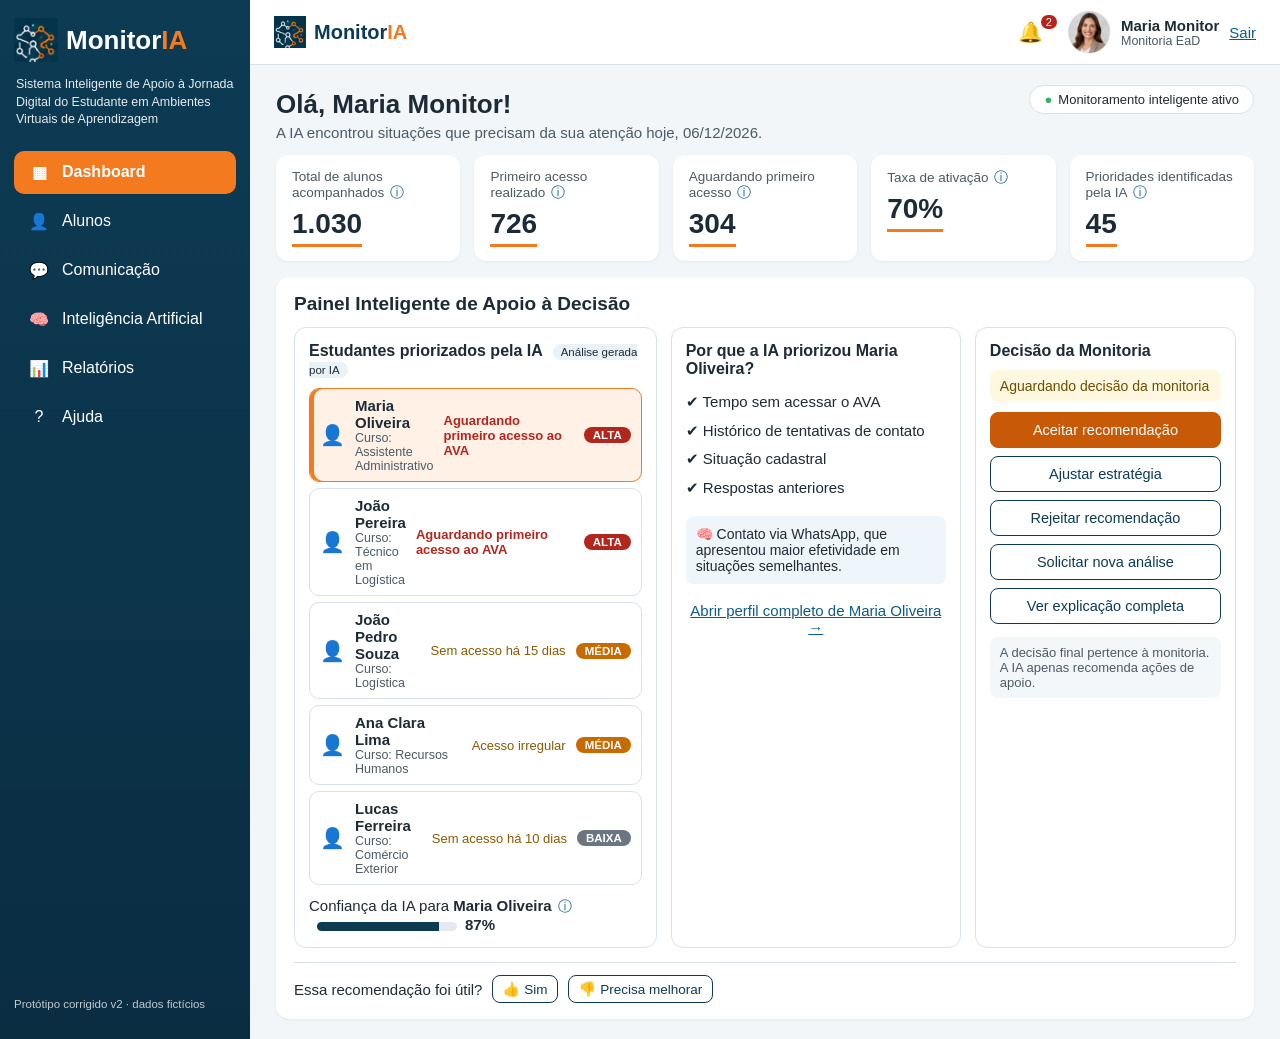
==== index.html @ bf8acfd0 "Protótipos corrigidos do MonitorIA (Baseline com correção C-01 e v2)" ====
<!DOCTYPE html>
<html lang="pt-BR">
<head>
  <meta charset="UTF-8" />
  <meta name="viewport" content="width=device-width, initial-scale=1.0" />
  <title>MonitorIA — Protótipo corrigido (v2)</title>
  <link rel="stylesheet" href="style.css" />
</head>
<body>
  <a class="skip" href="#conteudo">Pular para o conteúdo</a>
  <div class="app">
    <aside class="sidebar" aria-label="Menu principal">
      <div class="brand"><img src="assets/logo-icon.png" alt="" width="44" height="44" /><span>Monitor<b>IA</b></span></div>
      <p class="tagline">Sistema Inteligente de Apoio à Jornada Digital do Estudante em Ambientes Virtuais de Aprendizagem</p>
      <nav>
        <ul class="nav">
          <li><button data-view="dashboard"><span class="ico" aria-hidden="true">▦</span>Dashboard</button></li>
          <li><button data-view="alunos"><span class="ico" aria-hidden="true">👤</span>Alunos</button></li>
          <li><button data-view="comunicacao"><span class="ico" aria-hidden="true">💬</span>Comunicação</button></li>
          <li><button data-view="ia"><span class="ico" aria-hidden="true">🧠</span>Inteligência Artificial</button></li>
          <li><button data-view="relatorios"><span class="ico" aria-hidden="true">📊</span>Relatórios</button></li>
          <li><button data-view="ajuda"><span class="ico" aria-hidden="true">?</span>Ajuda</button></li>
        </ul>
      </nav>
      <p class="version">Protótipo corrigido v2 · dados fictícios</p>
    </aside>

    <div class="main">
      <header class="topbar">
        <div class="brand small"><img src="assets/logo-icon.png" alt="" width="32" height="32" /><span>Monitor<b>IA</b></span></div>
        <div class="top-actions">
          <button class="icon-btn" id="btnNotif" aria-label="Notificações">🔔<span class="badge" id="notifCount">2</span></button>
          <div class="user">
            <img src="assets/avatar-maria.png" alt="" width="44" height="44" />
            <div><strong>Maria Monitor</strong><small>Monitoria EaD</small></div>
            <button class="link" id="btnSair">Sair</button>
          </div>
        </div>
      </header>
      <main id="conteudo" tabindex="-1"></main>
    </div>
  </div>

  <div id="toast" class="toast" role="status" aria-live="polite"></div>
  <dialog id="dialog" aria-labelledby="dlgTitle">
    <form method="dialog" class="dlg">
      <h2 id="dlgTitle"></h2>
      <div id="dlgBody"></div>
      <div class="dlg-actions" id="dlgActions"></div>
    </form>
  </dialog>

  <script src="data.js"></script>
  <script src="app.js"></script>
</body>
</html>
---- style.css ----
:root{--navy:#0d3b54;--navy2:#0a2d42;--orange:#f47a1f;--orange-d:#c85a07;--bg:#f3f6f9;--card:#fff;--text:#1d2b36;--muted:#4a5a66;--line:#d9e2ea;--red:#b3261e;--green:#1e7a3c;--yellow:#8a5a00}
*{box-sizing:border-box}body{margin:0;font-family:"Segoe UI",Roboto,Arial,sans-serif;color:var(--text);background:var(--bg);font-size:15px}
.skip{position:absolute;left:-999px}.skip:focus{left:8px;top:8px;background:#fff;padding:8px;z-index:99}
.app{display:flex;min-height:100vh}
.sidebar{width:250px;background:linear-gradient(180deg,var(--navy),var(--navy2));color:#fff;padding:18px 14px;flex-shrink:0;display:flex;flex-direction:column}
.brand{display:flex;align-items:center;gap:8px;font-size:26px;font-weight:600}.brand b{color:var(--orange)}.brand.small{font-size:20px;color:var(--navy)}
.tagline{font-size:12.5px;line-height:1.4;opacity:.9;margin:14px 2px 22px}
.nav{list-style:none;margin:0;padding:0;display:flex;flex-direction:column;gap:6px}
.nav button{width:100%;display:flex;align-items:center;gap:12px;background:none;border:0;color:#fff;font-size:16px;padding:12px 14px;border-radius:10px;cursor:pointer;text-align:left}
.nav button:hover{background:rgba(255,255,255,.12)}.nav button.active{background:var(--orange);color:#fff;font-weight:600}
.nav .ico{width:22px;text-align:center}.version{margin-top:auto;font-size:11.5px;opacity:.75}
button:focus-visible,input:focus-visible,select:focus-visible,textarea:focus-visible,summary:focus-visible{outline:3px solid #ffb36b;outline-offset:2px}
.main{flex:1;min-width:0;display:flex;flex-direction:column}
.topbar{display:flex;justify-content:space-between;align-items:center;background:#fff;padding:10px 24px;border-bottom:1px solid var(--line)}
.top-actions{display:flex;align-items:center;gap:18px}.user{display:flex;align-items:center;gap:10px}.user img{border-radius:50%}.user small{display:block;color:var(--muted)}
.icon-btn{position:relative;background:none;border:0;font-size:20px;cursor:pointer}.badge{position:absolute;top:-4px;right:-8px;background:var(--red);color:#fff;font-size:11px;border-radius:9px;padding:1px 5px}
main{padding:20px 26px;outline:none}
.page-head{display:flex;justify-content:space-between;align-items:flex-start;margin-bottom:14px}.page-head h1{margin:4px 0;font-size:26px}.page-head p{margin:0;color:var(--muted)}
.pill{background:#fff;border:1px solid var(--line);border-radius:20px;padding:6px 14px;font-size:13px}.pill.on:before{content:"●";color:#2fb35c;margin-right:6px}
.cards{display:grid;grid-template-columns:repeat(5,1fr);gap:14px;margin-bottom:16px}.cards.four{grid-template-columns:repeat(4,1fr)}
.card{background:var(--card);border-radius:12px;padding:14px 16px;box-shadow:0 1px 3px rgba(0,0,0,.06)}
.kpi span{display:block;color:var(--muted);font-size:13.5px}.kpi strong{display:block;font-size:28px;margin-top:6px;border-bottom:3px solid var(--orange);width:max-content;padding-bottom:4px}
.panel{background:var(--card);border-radius:14px;padding:16px 18px;box-shadow:0 1px 3px rgba(0,0,0,.06)}.panel h2{margin:0 0 12px;font-size:19px}
.grid3{display:grid;grid-template-columns:1.25fr 1fr .9fr;gap:14px}.grid2{display:grid;grid-template-columns:1fr 1.2fr;gap:14px;margin-bottom:14px}
.box{border:1px solid var(--line);border-radius:12px;padding:14px}.box h3{margin:0 0 10px;font-size:16px}.box h4{margin:14px 0 6px}
.box.atencao{background:#fff6ef;border-color:#f7c9a3}
.tag{font-size:11.5px;background:#eaf1f7;border-radius:10px;padding:2px 8px;font-weight:400;margin-left:6px}.tag.warn{background:#fdecea;color:var(--red)}
.lista{list-style:none;margin:0;padding:0;display:flex;flex-direction:column;gap:6px}
.row{width:100%;display:grid;grid-template-columns:auto 1fr auto auto;gap:10px;align-items:center;background:#fff;border:1px solid var(--line);border-radius:10px;padding:8px 10px;cursor:pointer;text-align:left;font:inherit;color:inherit}
.grid2 .row{grid-template-columns:1fr auto auto}.row:hover{border-color:var(--orange)}.row.sel{background:#fff1e6;border-color:var(--orange);box-shadow:inset 4px 0 0 var(--orange)}
.who small{display:block;color:var(--muted)}.av{font-size:20px}
.st{font-size:13px}.st.critico{color:var(--red);font-weight:600}.st.alerta{color:var(--yellow)}
.prio{font-size:11.5px;font-weight:700;border-radius:10px;padding:2px 9px;color:#fff}.prio.alta{background:var(--red)}.prio.media{background:#c76a00}.prio.baixa{background:#6b7680}
.bar{display:inline-block;width:140px;height:9px;background:#e4eaf0;border-radius:5px;vertical-align:middle;margin:0 8px;overflow:hidden}.bar i{display:block;height:100%;background:var(--navy)}
.conf{margin:12px 0 0}.checks{list-style:none;padding:0;margin:0 0 10px;line-height:1.9}.checks li{color:var(--text)}
.hint{background:#eef5fb;border-radius:8px;padding:10px;font-size:14px}
.acoes{display:flex;flex-direction:column;gap:8px;margin:10px 0}.row-acoes{flex-direction:row;flex-wrap:wrap}
.btn{font:inherit;font-size:14.5px;padding:9px 14px;border-radius:8px;border:1.5px solid var(--navy);background:#fff;color:var(--navy);cursor:pointer}
.btn:hover{background:#eef4f8}.btn.primary{background:var(--orange-d);border-color:var(--orange-d);color:#fff}.btn.primary:hover{background:#a94b05}
.btn.small{padding:5px 10px;font-size:13.5px}.btn.on{background:var(--navy);color:#fff}
.link{background:none;border:0;color:#0b5c8a;font:inherit;cursor:pointer;padding:4px 0;text-decoration:underline}.link.light{color:#ffd2a8}
.nota{font-size:13px;color:var(--muted);background:#f4f7fa;border-radius:8px;padding:8px 10px}
.estado{border-radius:8px;padding:8px 10px;margin:0 0 6px;font-size:14px}.estado.pendente{background:#fff8e1;color:#6b4e00}.estado.feito{background:#e7f5ec;color:var(--green)}.estado small{color:var(--muted)}
.feedback{display:flex;gap:10px;align-items:center;margin-top:14px;border-top:1px solid var(--line);padding-top:12px}
.info{background:none;border:0;color:#0b5c8a;cursor:pointer;font-size:14px;padding:0 2px}
.filtros{display:flex;gap:16px;margin-bottom:12px;flex-wrap:wrap}.filtros label,.dlg label,.busca,.msg,label{display:flex;flex-direction:column;gap:4px;font-size:13.5px;color:var(--muted)}
input,select,textarea{font:inherit;color:var(--text);padding:8px 10px;border:1px solid #9fb0bf;border-radius:8px;background:#fff}
.chk{flex-direction:row!important;align-items:center;gap:8px!important;color:var(--text)!important;margin-bottom:6px}
.tabela{width:100%;border-collapse:collapse}.tabela th,.tabela td{text-align:left;padding:9px 8px;border-bottom:1px solid var(--line)}.tabela th{font-size:13px;color:var(--muted)}
.dados{display:grid;grid-template-columns:auto 1fr;gap:6px 12px;margin:10px 0 0}.dados dt{color:var(--muted)}.dados dd{margin:0;font-weight:600}.dados .ruim{color:var(--red)}
.fatores{list-style:none;padding:0;margin:0}.fatores li{display:grid;grid-template-columns:1fr auto auto;align-items:center;gap:4px;margin-bottom:6px;font-size:14px}
.timeline{padding-left:18px;margin:0;font-size:14px;line-height:1.7}
.alert{background:#fdecea;color:var(--red);border-radius:8px;padding:10px;margin-bottom:10px;font-size:14px}
.faq{border:1px solid var(--line);border-radius:10px;padding:10px 14px;margin:10px 0}.faq summary{cursor:pointer;font-weight:600}.busca input{max-width:520px}
.toast{position:fixed;bottom:24px;left:50%;transform:translateX(-50%) translateY(30px);background:var(--navy);color:#fff;padding:12px 18px;border-radius:10px;opacity:0;pointer-events:none;transition:.25s;display:flex;gap:12px;align-items:center;max-width:90vw;z-index:50}
.toast.show{opacity:1;transform:translateX(-50%);pointer-events:auto}
dialog{border:0;border-radius:14px;padding:0;max-width:560px;width:92vw;box-shadow:0 10px 40px rgba(0,0,0,.25)}dialog::backdrop{background:rgba(10,30,45,.45)}
.dlg{padding:20px 22px}.dlg h2{margin:0 0 12px;font-size:19px}.dlg-actions{display:flex;justify-content:flex-end;gap:10px;margin-top:16px}.dlg label{margin-bottom:10px}
blockquote{margin:8px 0;padding:10px;background:#f4f7fa;border-left:4px solid var(--orange)}
.login{max-width:380px;margin:40px auto;display:flex;flex-direction:column;gap:12px}
@media (max-width:1100px){.cards{grid-template-columns:repeat(2,1fr)}.grid3,.grid2{grid-template-columns:1fr}.sidebar{width:200px}}
@media (max-width:700px){.app{flex-direction:column}.sidebar{width:100%}.cards,.cards.four{grid-template-columns:1fr}}
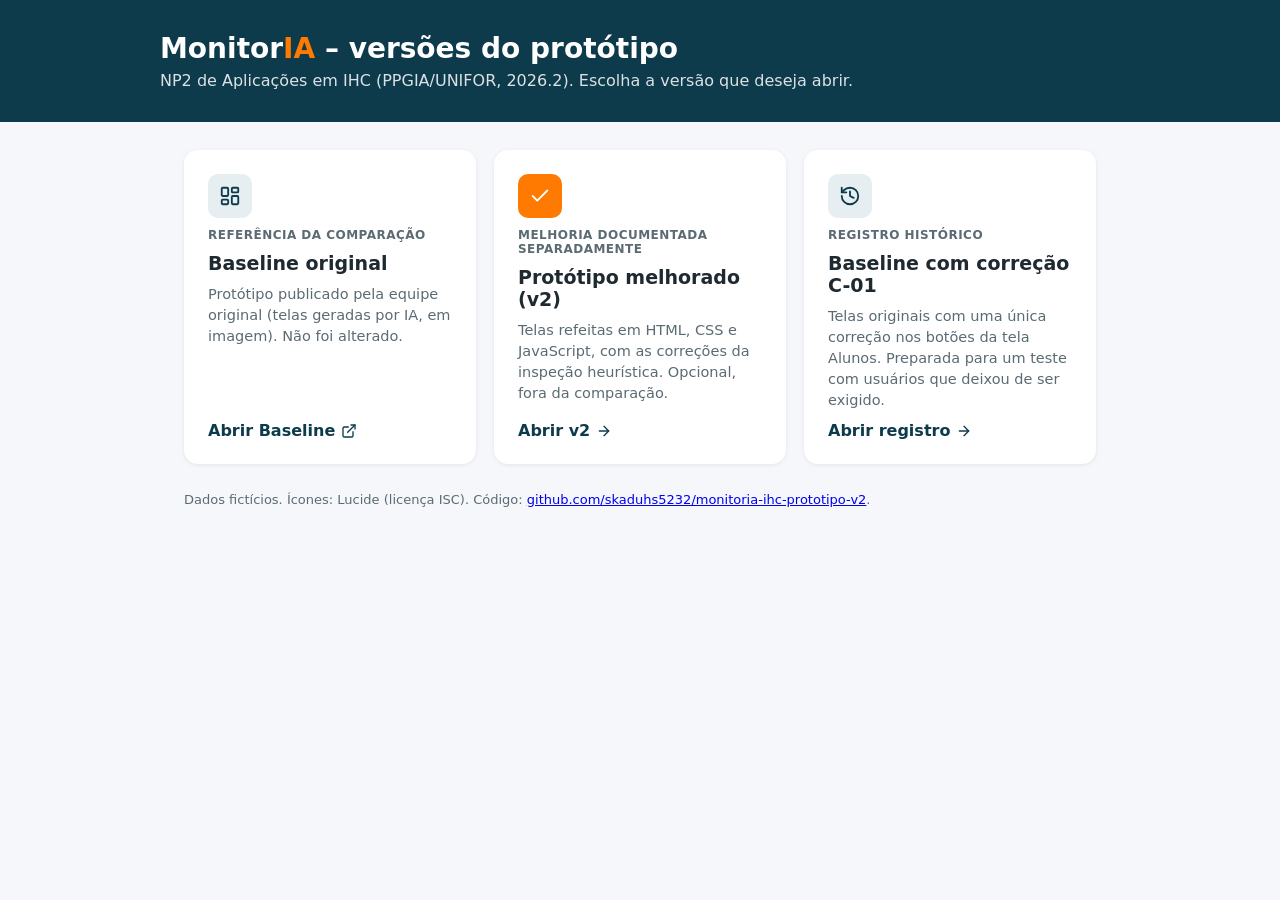
==== commit 3dd39967: "v2 movida para /melhorado/; raiz vira página inicial; emojis substituídos por ícones SVG (Lucide)" ====
--- a/index.html
+++ b/index.html
@@ -1,56 +1,56 @@
 <!DOCTYPE html>
 <html lang="pt-BR">
 <head>
-  <meta charset="UTF-8" />
-  <meta name="viewport" content="width=device-width, initial-scale=1.0" />
-  <title>MonitorIA — Protótipo corrigido (v2)</title>
-  <link rel="stylesheet" href="style.css" />
+<meta charset="utf-8" />
+<meta name="viewport" content="width=device-width, initial-scale=1" />
+<title>MonitorIA – versões do protótipo (NP2 de IHC)</title>
+<style>
+:root{--azul:#0D3B4C;--laranja:#FF7A00;--fundo:#F5F7FA;--texto:#1f2a30;--muted:#5b6b73}
+*{box-sizing:border-box}body{margin:0;font-family:system-ui,-apple-system,"Segoe UI",Roboto,Arial,sans-serif;background:var(--fundo);color:var(--texto)}
+header{background:var(--azul);color:#fff;padding:32px 24px}header .wrap{max-width:960px;margin:0 auto}
+h1{margin:0 0 6px;font-size:28px}h1 b{color:var(--laranja)}header p{margin:0;opacity:.85}
+main{max-width:960px;margin:28px auto;padding:0 24px}
+.grid{display:grid;grid-template-columns:repeat(auto-fit,minmax(260px,1fr));gap:18px}
+a.card{display:flex;flex-direction:column;gap:10px;background:#fff;border-radius:14px;padding:22px;text-decoration:none;color:inherit;box-shadow:0 1px 4px rgba(0,0,0,.08);border:2px solid transparent}
+a.card:hover,a.card:focus-visible{border-color:var(--laranja);outline:none}
+.ico{width:44px;height:44px;border-radius:10px;display:flex;align-items:center;justify-content:center;background:#e6eef1;color:var(--azul)}
+.card.main .ico{background:var(--laranja);color:#fff}
+.card h2{margin:0;font-size:19px}.card p{margin:0;color:var(--muted);font-size:14.5px;line-height:1.45}
+.tag{font-size:12px;font-weight:600;text-transform:uppercase;letter-spacing:.04em;color:var(--muted)}
+.go{margin-top:auto;display:inline-flex;align-items:center;gap:6px;font-weight:600;color:var(--azul)}
+footer{max-width:960px;margin:0 auto 32px;padding:0 24px;color:var(--muted);font-size:13px}
+</style>
 </head>
 <body>
-  <a class="skip" href="#conteudo">Pular para o conteúdo</a>
-  <div class="app">
-    <aside class="sidebar" aria-label="Menu principal">
-      <div class="brand"><img src="assets/logo-icon.png" alt="" width="44" height="44" /><span>Monitor<b>IA</b></span></div>
-      <p class="tagline">Sistema Inteligente de Apoio à Jornada Digital do Estudante em Ambientes Virtuais de Aprendizagem</p>
-      <nav>
-        <ul class="nav">
-          <li><button data-view="dashboard"><span class="ico" aria-hidden="true">▦</span>Dashboard</button></li>
-          <li><button data-view="alunos"><span class="ico" aria-hidden="true">👤</span>Alunos</button></li>
-          <li><button data-view="comunicacao"><span class="ico" aria-hidden="true">💬</span>Comunicação</button></li>
-          <li><button data-view="ia"><span class="ico" aria-hidden="true">🧠</span>Inteligência Artificial</button></li>
-          <li><button data-view="relatorios"><span class="ico" aria-hidden="true">📊</span>Relatórios</button></li>
-          <li><button data-view="ajuda"><span class="ico" aria-hidden="true">?</span>Ajuda</button></li>
-        </ul>
-      </nav>
-      <p class="version">Protótipo corrigido v2 · dados fictícios</p>
-    </aside>
-
-    <div class="main">
-      <header class="topbar">
-        <div class="brand small"><img src="assets/logo-icon.png" alt="" width="32" height="32" /><span>Monitor<b>IA</b></span></div>
-        <div class="top-actions">
-          <button class="icon-btn" id="btnNotif" aria-label="Notificações">🔔<span class="badge" id="notifCount">2</span></button>
-          <div class="user">
-            <img src="assets/avatar-maria.png" alt="" width="44" height="44" />
-            <div><strong>Maria Monitor</strong><small>Monitoria EaD</small></div>
-            <button class="link" id="btnSair">Sair</button>
-          </div>
-        </div>
-      </header>
-      <main id="conteudo" tabindex="-1"></main>
-    </div>
-  </div>
-
-  <div id="toast" class="toast" role="status" aria-live="polite"></div>
-  <dialog id="dialog" aria-labelledby="dlgTitle">
-    <form method="dialog" class="dlg">
-      <h2 id="dlgTitle"></h2>
-      <div id="dlgBody"></div>
-      <div class="dlg-actions" id="dlgActions"></div>
-    </form>
-  </dialog>
-
-  <script src="data.js"></script>
-  <script src="app.js"></script>
+<header><div class="wrap">
+<h1>Monitor<b>IA</b> – versões do protótipo</h1>
+<p>NP2 de Aplicações em IHC (PPGIA/UNIFOR, 2026.2). Escolha a versão que deseja abrir.</p>
+</div></header>
+<main>
+<div class="grid">
+<a class="card" href="https://anapsaraujo100.github.io/monitoria-ihc-prototipo/">
+<span class="ico"><svg xmlns="http://www.w3.org/2000/svg" width="22" height="22" viewBox="0 0 24 24" fill="none" stroke="currentColor" stroke-width="2" stroke-linecap="round" stroke-linejoin="round" aria-hidden="true" focusable="false"><rect width="7" height="9" x="3" y="3" rx="1" /> <rect width="7" height="5" x="14" y="3" rx="1" /> <rect width="7" height="9" x="14" y="12" rx="1" /> <rect width="7" height="5" x="3" y="16" rx="1" /></svg></span>
+<span class="tag">Referência da comparação</span>
+<h2>Baseline original</h2>
+<p>Protótipo publicado pela equipe original (telas geradas por IA, em imagem). Não foi alterado.</p>
+<span class="go">Abrir Baseline <svg xmlns="http://www.w3.org/2000/svg" width="16" height="16" viewBox="0 0 24 24" fill="none" stroke="currentColor" stroke-width="2" stroke-linecap="round" stroke-linejoin="round" aria-hidden="true" focusable="false"><path d="M15 3h6v6" /> <path d="M10 14 21 3" /> <path d="M18 13v6a2 2 0 0 1-2 2H5a2 2 0 0 1-2-2V8a2 2 0 0 1 2-2h6" /></svg></span>
+</a>
+<a class="card main" href="melhorado/">
+<span class="ico"><svg xmlns="http://www.w3.org/2000/svg" width="22" height="22" viewBox="0 0 24 24" fill="none" stroke="currentColor" stroke-width="2" stroke-linecap="round" stroke-linejoin="round" aria-hidden="true" focusable="false"><path d="M20 6 9 17l-5-5" /></svg></span>
+<span class="tag">Melhoria documentada separadamente</span>
+<h2>Protótipo melhorado (v2)</h2>
+<p>Telas refeitas em HTML, CSS e JavaScript, com as correções da inspeção heurística. Opcional, fora da comparação.</p>
+<span class="go">Abrir v2 <svg xmlns="http://www.w3.org/2000/svg" width="16" height="16" viewBox="0 0 24 24" fill="none" stroke="currentColor" stroke-width="2" stroke-linecap="round" stroke-linejoin="round" aria-hidden="true" focusable="false"><path d="M5 12h14" /> <path d="m12 5 7 7-7 7" /></svg></span>
+</a>
+<a class="card" href="baseline-corrigido/">
+<span class="ico"><svg xmlns="http://www.w3.org/2000/svg" width="22" height="22" viewBox="0 0 24 24" fill="none" stroke="currentColor" stroke-width="2" stroke-linecap="round" stroke-linejoin="round" aria-hidden="true" focusable="false"><path d="M3 12a9 9 0 1 0 9-9 9.75 9.75 0 0 0-6.74 2.74L3 8" /> <path d="M3 3v5h5" /> <path d="M12 7v5l4 2" /></svg></span>
+<span class="tag">Registro histórico</span>
+<h2>Baseline com correção C-01</h2>
+<p>Telas originais com uma única correção nos botões da tela Alunos. Preparada para um teste com usuários que deixou de ser exigido.</p>
+<span class="go">Abrir registro <svg xmlns="http://www.w3.org/2000/svg" width="16" height="16" viewBox="0 0 24 24" fill="none" stroke="currentColor" stroke-width="2" stroke-linecap="round" stroke-linejoin="round" aria-hidden="true" focusable="false"><path d="M5 12h14" /> <path d="m12 5 7 7-7 7" /></svg></span>
+</a>
+</div>
+</main>
+<footer>Dados fictícios. Ícones: Lucide (licença ISC). Código: <a href="https://github.com/skaduhs5232/monitoria-ihc-prototipo-v2">github.com/skaduhs5232/monitoria-ihc-prototipo-v2</a>.</footer>
 </body>
 </html>
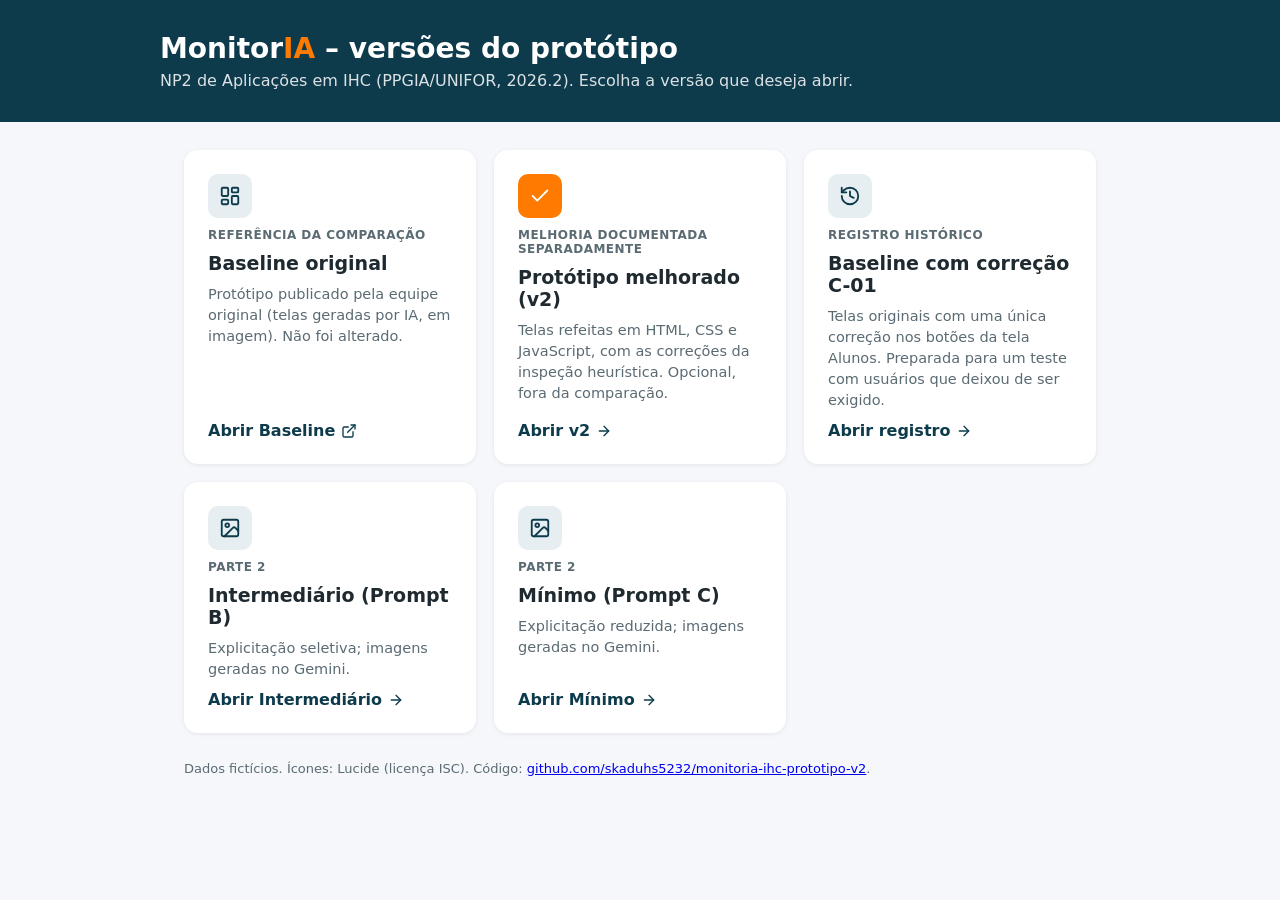
==== commit 400e9b5f: "Parte 2: protótipos Intermediário e Mínimo gerados no Gemini" ====
--- a/index.html
+++ b/index.html
@@ -49,6 +49,20 @@
 <p>Telas originais com uma única correção nos botões da tela Alunos. Preparada para um teste com usuários que deixou de ser exigido.</p>
 <span class="go">Abrir registro <svg xmlns="http://www.w3.org/2000/svg" width="16" height="16" viewBox="0 0 24 24" fill="none" stroke="currentColor" stroke-width="2" stroke-linecap="round" stroke-linejoin="round" aria-hidden="true" focusable="false"><path d="M5 12h14" /> <path d="m12 5 7 7-7 7" /></svg></span>
 </a>
+<a class="card" href="intermediario/">
+<span class="ico"><svg xmlns="http://www.w3.org/2000/svg" width="22" height="22" viewBox="0 0 24 24" fill="none" stroke="currentColor" stroke-width="2" stroke-linecap="round" stroke-linejoin="round" aria-hidden="true" focusable="false"><rect width="18" height="18" x="3" y="3" rx="2" ry="2" /> <circle cx="9" cy="9" r="2" /> <path d="m21 15-3.086-3.086a2 2 0 0 0-2.828 0L6 21" /></svg></span>
+<span class="tag">Parte 2</span>
+<h2>Intermediário (Prompt B)</h2>
+<p>Explicitação seletiva; imagens geradas no Gemini.</p>
+<span class="go">Abrir Intermediário <svg xmlns="http://www.w3.org/2000/svg" width="16" height="16" viewBox="0 0 24 24" fill="none" stroke="currentColor" stroke-width="2" stroke-linecap="round" stroke-linejoin="round" aria-hidden="true" focusable="false"><path d="M5 12h14" /> <path d="m12 5 7 7-7 7" /></svg></span>
+</a>
+<a class="card" href="minimo/">
+<span class="ico"><svg xmlns="http://www.w3.org/2000/svg" width="22" height="22" viewBox="0 0 24 24" fill="none" stroke="currentColor" stroke-width="2" stroke-linecap="round" stroke-linejoin="round" aria-hidden="true" focusable="false"><rect width="18" height="18" x="3" y="3" rx="2" ry="2" /> <circle cx="9" cy="9" r="2" /> <path d="m21 15-3.086-3.086a2 2 0 0 0-2.828 0L6 21" /></svg></span>
+<span class="tag">Parte 2</span>
+<h2>Mínimo (Prompt C)</h2>
+<p>Explicitação reduzida; imagens geradas no Gemini.</p>
+<span class="go">Abrir Mínimo <svg xmlns="http://www.w3.org/2000/svg" width="16" height="16" viewBox="0 0 24 24" fill="none" stroke="currentColor" stroke-width="2" stroke-linecap="round" stroke-linejoin="round" aria-hidden="true" focusable="false"><path d="M5 12h14" /> <path d="m12 5 7 7-7 7" /></svg></span>
+</a>
 </div>
 </main>
 <footer>Dados fictícios. Ícones: Lucide (licença ISC). Código: <a href="https://github.com/skaduhs5232/monitoria-ihc-prototipo-v2">github.com/skaduhs5232/monitoria-ihc-prototipo-v2</a>.</footer>
